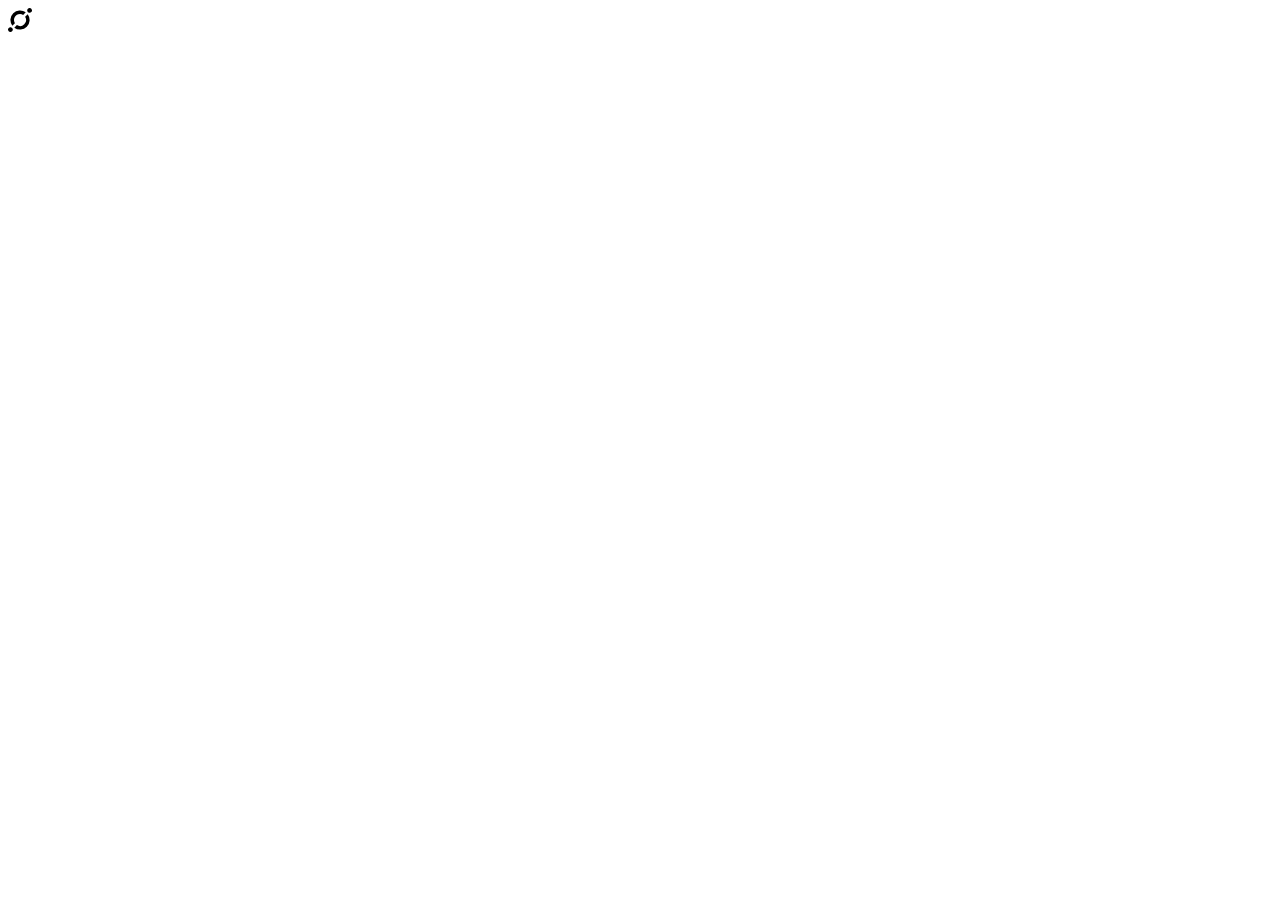
==== ci.html @ 1d485e2f "major v2" ====
<!DOCTYPE html>
<html>

<head>
    <meta charset="UTF-8">
    <link rel="icon" type="image/svg+xml" href="favicon.svg">
</head>

<body>
    <script>
        const defaultFallbackSvg = '<svg xmlns="http://www.w3.org/2000/svg" width="24" height="24" viewBox="0 0 24 24" role="img"><path d="M1.927 23.935a2.4 2.4 0 0 1-1.882-1.883 2.4 2.4 0 0 1 2.82-2.82 2.4 2.4 0 0 1 1.882 1.882 2.4 2.4 0 0 1-2.82 2.82zM21.135 4.768a2.4 2.4 0 0 1-1.882-1.882 2.4 2.4 0 0 1 2.82-2.82 2.4 2.4 0 0 1 1.882 1.882 2.4 2.4 0 0 1-2.82 2.82zM12.021 6.01c1.147 0 2.219.324 3.13.883l2.585-2.585A9.583 9.583 0 0 0 4.328 17.716l2.586-2.586a5.99 5.99 0 0 1 5.107-9.12zm5.107 2.86a5.99 5.99 0 0 1-8.237 8.237l-2.586 2.585A9.583 9.583 0 0 0 19.713 6.284z" fill="#000000"/></svg>';

        function normalizeColor(color) {
            if (!color) return '';
            color = color.trim();
            // Check if it looks like a hex code without '#' (3, 4, 6, or 8 hex characters)
            const isHex = /^[0-9A-Fa-f]{3,8}$/.test(color);
            if (isHex) {
                return '#' + color;
            }
            return color;
        }

        function applyColor(svgString, rawColorCode) {
            const colorCode = normalizeColor(rawColorCode);
            if (!colorCode) return svgString;
            try {
                const parser = new DOMParser();
                const doc = parser.parseFromString(svgString, 'image/svg+xml');
                const svgElement = doc.querySelector('svg');
                if (svgElement) {
                    svgElement.setAttribute('stroke', colorCode);
                    const elements = svgElement.querySelectorAll('[stroke]');
                    elements.forEach(el => {
                        const currentStroke = el.getAttribute('stroke');
                        if (currentStroke && currentStroke.toLowerCase() !== 'none') {
                            el.setAttribute('stroke', colorCode);
                        }
                    });
                    return new XMLSerializer().serializeToString(svgElement);
                }
            } catch (e) {
                // Fallback regex replacement if DOMParser fails
                return svgString.replace(/stroke="[^"]*"/g, `stroke="${colorCode}"`);
            }
            return svgString;
        }

        async function renderIcon() {
            const hash = window.location.hash ? window.location.hash.substring(1) : '';
            const parts = hash.split('#');
            const iconName = parts[0] ? decodeURIComponent(parts[0]) : '';
            const colorCode = parts[1] ? decodeURIComponent(parts[1]) : '';

            let finalSvg = defaultFallbackSvg;

            if (iconName) {
                try {
                    const response = await fetch('svgs.json');
                    if (response.ok) {
                        const data = await response.json();
                        if (data[iconName] && data[iconName].svg) {
                            finalSvg = data[iconName].svg;
                        }
                    }
                } catch (e) {
                    // Keep default fallback on network/fetch error
                }
            }

            // Apply custom color code with correct normalization
            if (colorCode) {
                finalSvg = applyColor(finalSvg, colorCode);
            }

            document.body.innerHTML = finalSvg;
        }

        renderIcon();
    </script>
</body>

</html>
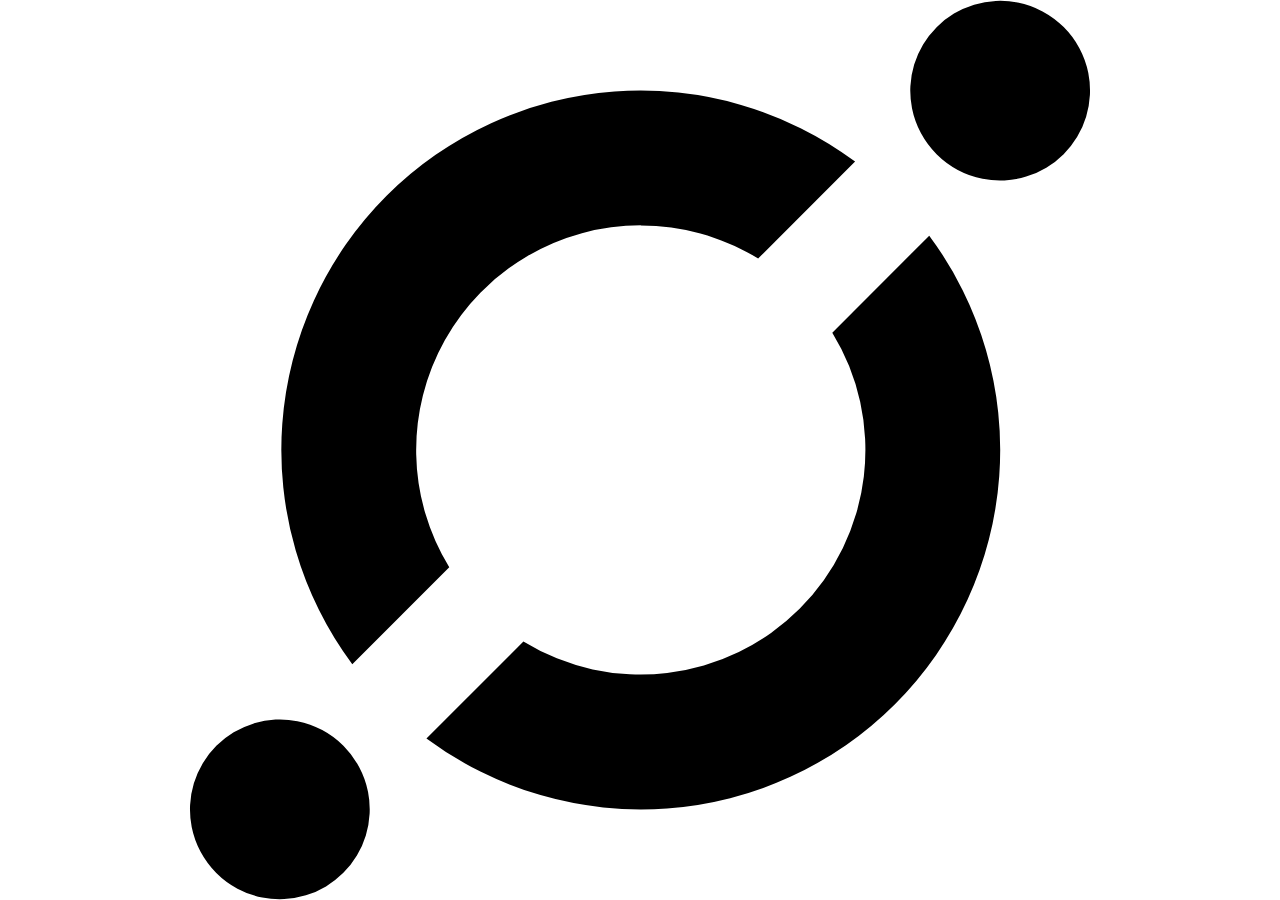
==== commit 70118f3a: "ci.html update" ====
--- a/ci.html
+++ b/ci.html
@@ -1,9 +1,31 @@
 <!DOCTYPE html>
-<html>
+<html lang="en">
 
 <head>
     <meta charset="UTF-8">
     <link rel="icon" type="image/svg+xml" href="favicon.svg">
+    <style>
+        /* Ensure the SVG fills the viewport cleanly for embedding */
+        body {
+            margin: 0;
+            padding: 0;
+            display: flex;
+            justify-content: center;
+            align-items: center;
+            min-height: 100vh;
+            background: transparent;
+            overflow: hidden;
+        }
+
+        svg {
+            width: 100% !important;
+            height: 100% !important;
+            max-width: 100vw !important;
+            max-height: 100vh !important;
+            object-fit: contain !important;
+            display: block;
+        }
+    </style>
 </head>
 
 <body>
@@ -13,7 +35,6 @@
         function normalizeColor(color) {
             if (!color) return '';
             color = color.trim();
-            // Check if it looks like a hex code without '#' (3, 4, 6, or 8 hex characters)
             const isHex = /^[0-9A-Fa-f]{3,8}$/.test(color);
             if (isHex) {
                 return '#' + color;
@@ -21,58 +42,153 @@
             return color;
         }
 
-        function applyColor(svgString, rawColorCode) {
-            const colorCode = normalizeColor(rawColorCode);
-            if (!colorCode) return svgString;
+        function formatSvgString(svgString, rawColorCode, uniqueId = 'embed') {
+            const customColor = normalizeColor(rawColorCode);
+
             try {
                 const parser = new DOMParser();
                 const doc = parser.parseFromString(svgString, 'image/svg+xml');
-                const svgElement = doc.querySelector('svg');
-                if (svgElement) {
-                    svgElement.setAttribute('stroke', colorCode);
-                    const elements = svgElement.querySelectorAll('[stroke]');
-                    elements.forEach(el => {
-                        const currentStroke = el.getAttribute('stroke');
-                        if (currentStroke && currentStroke.toLowerCase() !== 'none') {
-                            el.setAttribute('stroke', colorCode);
+                const svgEl = doc.querySelector('svg');
+                if (!svgEl) return svgString;
+
+                // Force scalable ViewBox if missing
+                if (!svgEl.hasAttribute('viewBox')) {
+                    const w = svgEl.getAttribute('width');
+                    const h = svgEl.getAttribute('height');
+                    const pw = parseFloat(w) || 24;
+                    const ph = parseFloat(h) || 24;
+                    svgEl.setAttribute('viewBox', `0 0 ${pw} ${ph}`);
+                }
+
+                // Clean up explicit widths/heights so CSS sizing takes over perfectly 
+                svgEl.removeAttribute('width');
+                svgEl.removeAttribute('height');
+
+                // Safe ID collision rewritter
+                const idMap = {};
+                svgEl.querySelectorAll('[id]').forEach(el => {
+                    const oldId = el.getAttribute('id');
+                    if (oldId && !oldId.startsWith('ci-')) {
+                        const newId = `ci-${uniqueId}-${oldId}`.replace(/[^a-zA-Z0-9-_]/g, '');
+                        el.setAttribute('id', newId);
+                        idMap[oldId] = newId;
+                    }
+                });
+
+                // Remap url(#id) references
+                if (Object.keys(idMap).length > 0) {
+                    svgEl.querySelectorAll('*').forEach(el => {
+                        Array.from(el.attributes).forEach(attr => {
+                            let val = attr.value;
+                            if (val.includes('url(#')) {
+                                Object.keys(idMap).forEach(oldId => {
+                                    val = val.split(`url(#${oldId})`).join(`url(#${idMap[oldId]})`);
+                                });
+                                if (val !== attr.value) el.setAttribute(attr.name, val);
+                            }
+                            if ((attr.name === 'href' || attr.name === 'xlink:href') && val.startsWith('#')) {
+                                const oldId = val.substring(1);
+                                if (idMap[oldId]) el.setAttribute(attr.name, `#${idMap[oldId]}`);
+                            }
+                        });
+                    });
+                }
+
+                // Deep Apply Color if provided
+                if (customColor) {
+                    svgEl.style.color = customColor;
+                    const rootFill = svgEl.getAttribute('fill');
+                    if (!rootFill || (rootFill !== 'none' && !rootFill.includes('url('))) {
+                        svgEl.setAttribute('fill', customColor);
+                    }
+
+                    const applyColor = (el) => {
+                        const fillAttr = el.getAttribute('fill');
+                        if (fillAttr && fillAttr !== 'none' && !fillAttr.includes('url(')) {
+                            el.setAttribute('fill', customColor);
                         }
-                    });
-                    return new XMLSerializer().serializeToString(svgElement);
+                        if (el.style && el.style.fill && el.style.fill !== 'none' && !el.style.fill.includes('url(')) {
+                            el.style.fill = customColor;
+                        }
+
+                        const strokeAttr = el.getAttribute('stroke');
+                        if (strokeAttr && strokeAttr !== 'none' && !strokeAttr.includes('url(')) {
+                            el.setAttribute('stroke', customColor);
+                        }
+                        if (el.style && el.style.stroke && el.style.stroke !== 'none' && !el.style.stroke.includes('url(')) {
+                            el.style.stroke = customColor;
+                        }
+                    };
+
+                    svgEl.querySelectorAll('path, circle, rect, polygon, polyline, ellipse, line, g').forEach(applyColor);
                 }
+
+                return new XMLSerializer().serializeToString(svgEl);
             } catch (e) {
-                // Fallback regex replacement if DOMParser fails
-                return svgString.replace(/stroke="[^"]*"/g, `stroke="${colorCode}"`);
+                console.error("SVG Formatting Error: ", e);
+                return svgString;
             }
-            return svgString;
         }
 
         async function renderIcon() {
+            // Get hash and split by '#' to separate the icon ID and color
+            // Example: #hashKey-iconName#ff0000
             const hash = window.location.hash ? window.location.hash.substring(1) : '';
-            const parts = hash.split('#');
-            const iconName = parts[0] ? decodeURIComponent(parts[0]) : '';
-            const colorCode = parts[1] ? decodeURIComponent(parts[1]) : '';
+            const hashParts = hash.split('#');
+            const fullIconId = hashParts[0] ? decodeURIComponent(hashParts[0]) : '';
+            const colorCode = hashParts[1] ? decodeURIComponent(hashParts[1]) : '';
 
             let finalSvg = defaultFallbackSvg;
 
-            if (iconName) {
+            if (fullIconId) {
                 try {
-                    const response = await fetch('svgs.json');
-                    if (response.ok) {
-                        const data = await response.json();
-                        if (data[iconName] && data[iconName].svg) {
-                            finalSvg = data[iconName].svg;
+                    // 1. Fetch the master index
+                    const indexRes = await fetch('save/svgs.json');
+
+                    if (indexRes.ok) {
+                        const masterIndex = await indexRes.json();
+                        const indices = masterIndex.indices || [];
+
+                        let targetFile = null;
+                        let targetIconName = null;
+
+                        // 2. Find which library file this icon belongs to using the key prefix
+                        for (const item of indices) {
+                            const fileTag = item.file.replace('.json', '');
+                            const encryptionKey = item.key || fileTag.replace(/[^a-zA-Z0-9]/g, '');
+
+                            // Check if the requested ID starts with this library's key + "-"
+                            if (fullIconId.startsWith(encryptionKey + '-')) {
+                                targetFile = item.file;
+                                // The actual icon name inside the sub-file is everything after the prefix
+                                targetIconName = fullIconId.substring(encryptionKey.length + 1);
+                                break;
+                            }
+                        }
+
+                        // 3. Fetch the specific library file and extract the SVG
+                        if (targetFile && targetIconName) {
+                            const libRes = await fetch(`save/${targetFile}`);
+                            if (libRes.ok) {
+                                const libData = await libRes.json();
+                                const icons = libData.icons || {};
+                                const iconObj = icons[targetIconName];
+
+                                if (iconObj) {
+                                    finalSvg = (typeof iconObj === 'object' && iconObj.svg)
+                                        ? iconObj.svg
+                                        : iconObj;
+                                }
+                            }
                         }
                     }
                 } catch (e) {
-                    // Keep default fallback on network/fetch error
+                    console.error("Failed to fetch icon data", e);
                 }
             }
 
-            // Apply custom color code with correct normalization
-            if (colorCode) {
-                finalSvg = applyColor(finalSvg, colorCode);
-            }
-
+            // 4. Format, apply colors, fix viewboxes, and inject to DOM
+            finalSvg = formatSvgString(finalSvg, colorCode, fullIconId || 'fallback');
             document.body.innerHTML = finalSvg;
         }
 
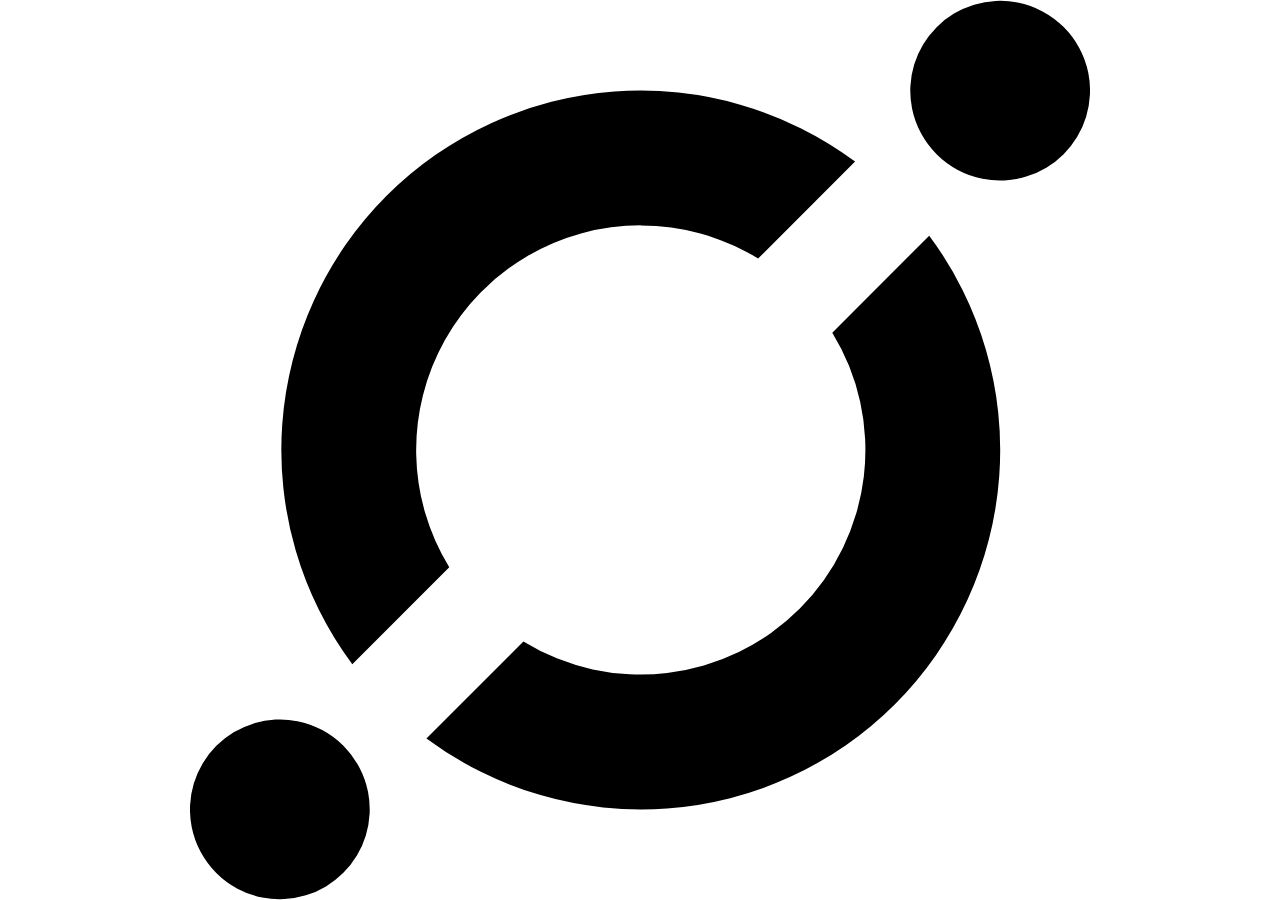
==== commit 79699300: "v3.0" ====
--- a/ci.html
+++ b/ci.html
@@ -5,7 +5,7 @@
     <meta charset="UTF-8">
     <link rel="icon" type="image/svg+xml" href="favicon.svg">
     <style>
-        /* Ensure the SVG fills the viewport cleanly for embedding */
+        /* Ensure the body centers the icon cleanly */
         body {
             margin: 0;
             padding: 0;
@@ -17,9 +17,10 @@
             overflow: hidden;
         }
 
+        /* Allow SVG to use its native width/height while scaling down if too large */
         svg {
-            width: 100% !important;
-            height: 100% !important;
+            width: auto !important;
+            height: auto !important;
             max-width: 100vw !important;
             max-height: 100vh !important;
             object-fit: contain !important;
@@ -42,8 +43,9 @@
             return color;
         }
 
-        function formatSvgString(svgString, rawColorCode, uniqueId = 'embed') {
+        function formatSvgString(svgString, rawColorCode, rawSize, uniqueId = 'embed') {
             const customColor = normalizeColor(rawColorCode);
+            const size = parseFloat(rawSize);
 
             try {
                 const parser = new DOMParser();
@@ -60,9 +62,18 @@
                     svgEl.setAttribute('viewBox', `0 0 ${pw} ${ph}`);
                 }
 
-                // Clean up explicit widths/heights so CSS sizing takes over perfectly 
-                svgEl.removeAttribute('width');
-                svgEl.removeAttribute('height');
+                // Apply explicit size to attributes and inline styles
+                if (!isNaN(size) && size > 0) {
+                    svgEl.setAttribute('width', size);
+                    svgEl.setAttribute('height', size);
+                    svgEl.style.width = `${size}px`;
+                    svgEl.style.height = `${size}px`;
+                } else {
+                    svgEl.removeAttribute('width');
+                    svgEl.removeAttribute('height');
+                    svgEl.style.width = '';
+                    svgEl.style.height = '';
+                }
 
                 // Safe ID collision rewritter
                 const idMap = {};
@@ -97,12 +108,21 @@
                 // Deep Apply Color if provided
                 if (customColor) {
                     svgEl.style.color = customColor;
+
+                    // ROOT ELEMENT: Apply to Fill
                     const rootFill = svgEl.getAttribute('fill');
-                    if (!rootFill || (rootFill !== 'none' && !rootFill.includes('url('))) {
+                    if (rootFill && rootFill !== 'none' && !rootFill.includes('url(')) {
                         svgEl.setAttribute('fill', customColor);
                     }
 
-                    const applyColor = (el) => {
+                    // ROOT ELEMENT: Apply to Stroke
+                    const rootStroke = svgEl.getAttribute('stroke');
+                    if (rootStroke && rootStroke !== 'none' && !rootStroke.includes('url(')) {
+                        svgEl.setAttribute('stroke', customColor);
+                    }
+
+                    // CHILDREN: Apply to Fill & Stroke
+                    const applyColorToEl = (el) => {
                         const fillAttr = el.getAttribute('fill');
                         if (fillAttr && fillAttr !== 'none' && !fillAttr.includes('url(')) {
                             el.setAttribute('fill', customColor);
@@ -120,7 +140,7 @@
                         }
                     };
 
-                    svgEl.querySelectorAll('path, circle, rect, polygon, polyline, ellipse, line, g').forEach(applyColor);
+                    svgEl.querySelectorAll('path, circle, rect, polygon, polyline, ellipse, line, g').forEach(applyColorToEl);
                 }
 
                 return new XMLSerializer().serializeToString(svgEl);
@@ -131,18 +151,16 @@
         }
 
         async function renderIcon() {
-            // Get hash and split by '#' to separate the icon ID and color
-            // Example: #hashKey-iconName#ff0000
             const hash = window.location.hash ? window.location.hash.substring(1) : '';
             const hashParts = hash.split('#');
             const fullIconId = hashParts[0] ? decodeURIComponent(hashParts[0]) : '';
             const colorCode = hashParts[1] ? decodeURIComponent(hashParts[1]) : '';
+            const sizeCode = hashParts[2] ? decodeURIComponent(hashParts[2]) : '';
 
             let finalSvg = defaultFallbackSvg;
 
             if (fullIconId) {
                 try {
-                    // 1. Fetch the master index
                     const indexRes = await fetch('save/svgs.json');
 
                     if (indexRes.ok) {
@@ -152,21 +170,17 @@
                         let targetFile = null;
                         let targetIconName = null;
 
-                        // 2. Find which library file this icon belongs to using the key prefix
                         for (const item of indices) {
                             const fileTag = item.file.replace('.json', '');
                             const encryptionKey = item.key || fileTag.replace(/[^a-zA-Z0-9]/g, '');
 
-                            // Check if the requested ID starts with this library's key + "-"
                             if (fullIconId.startsWith(encryptionKey + '-')) {
                                 targetFile = item.file;
-                                // The actual icon name inside the sub-file is everything after the prefix
                                 targetIconName = fullIconId.substring(encryptionKey.length + 1);
                                 break;
                             }
                         }
 
-                        // 3. Fetch the specific library file and extract the SVG
                         if (targetFile && targetIconName) {
                             const libRes = await fetch(`save/${targetFile}`);
                             if (libRes.ok) {
@@ -187,8 +201,7 @@
                 }
             }
 
-            // 4. Format, apply colors, fix viewboxes, and inject to DOM
-            finalSvg = formatSvgString(finalSvg, colorCode, fullIconId || 'fallback');
+            finalSvg = formatSvgString(finalSvg, colorCode, sizeCode, fullIconId || 'fallback');
             document.body.innerHTML = finalSvg;
         }
 
